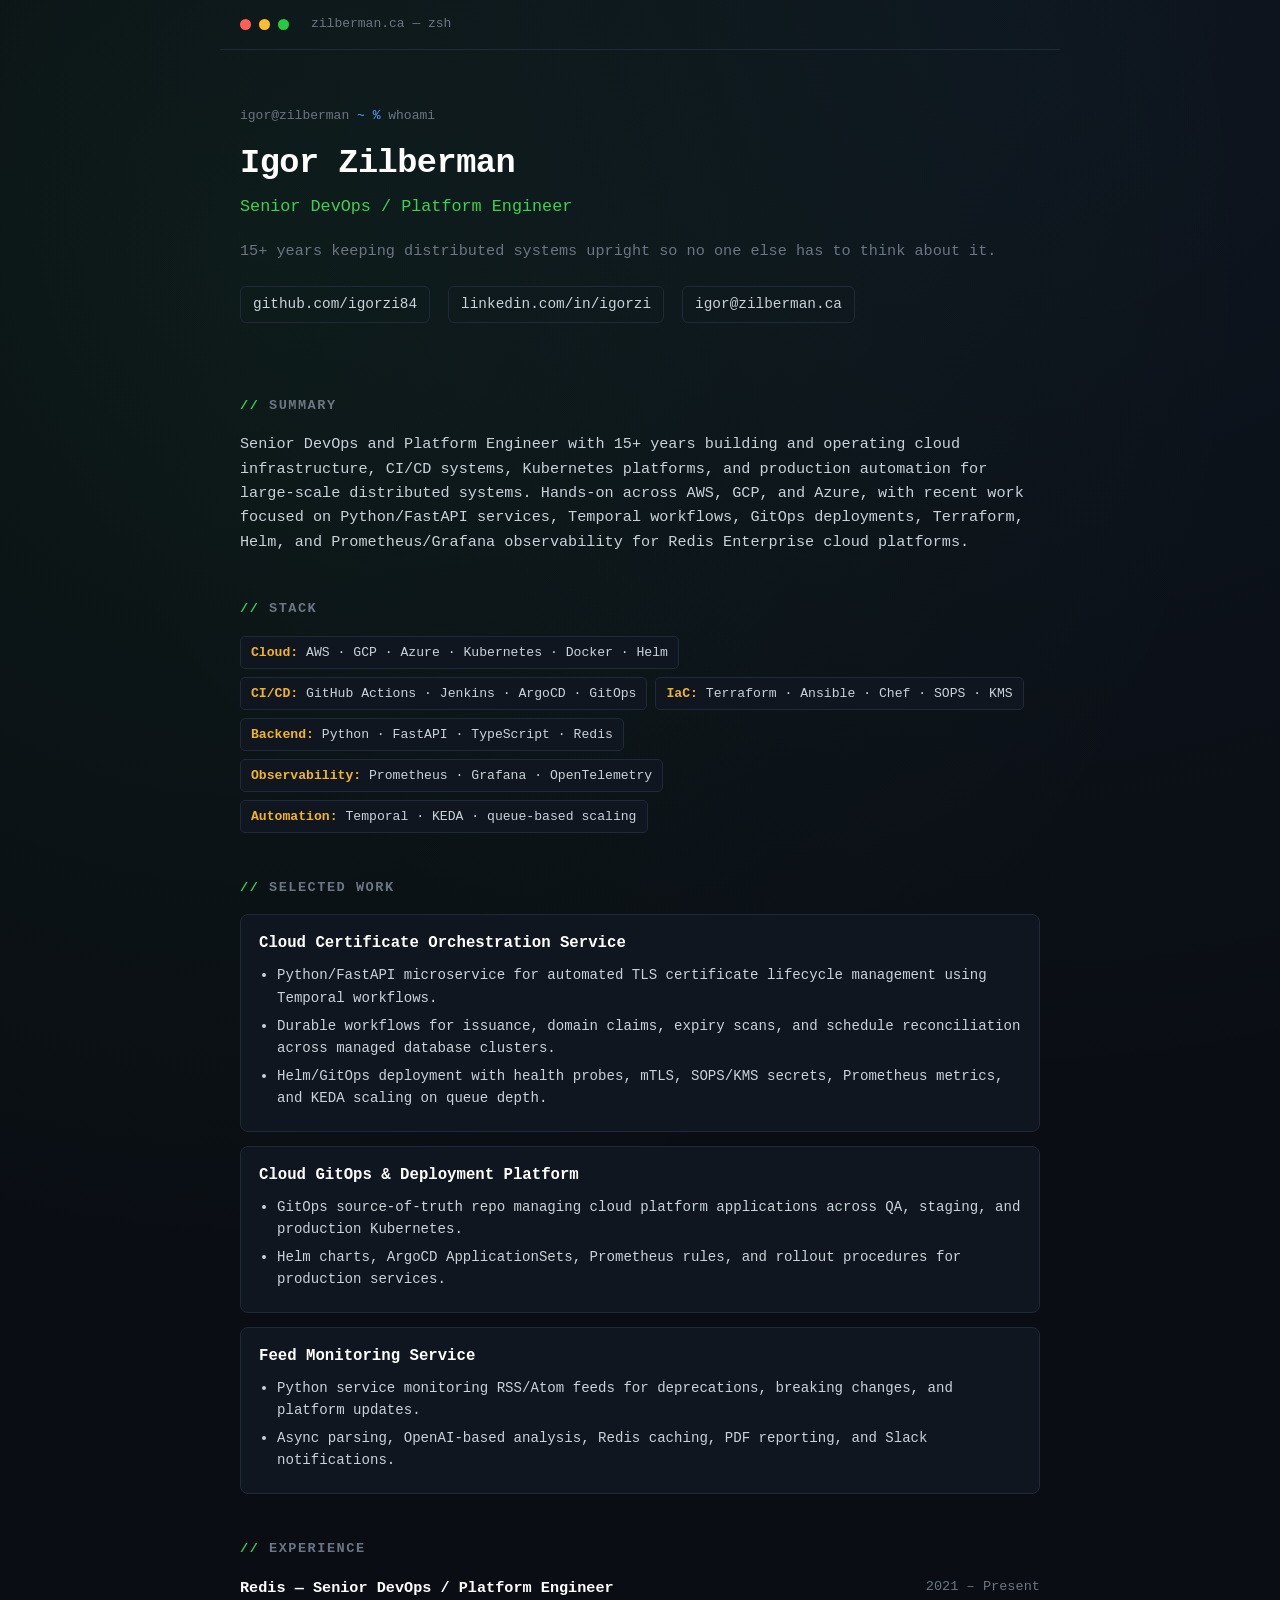
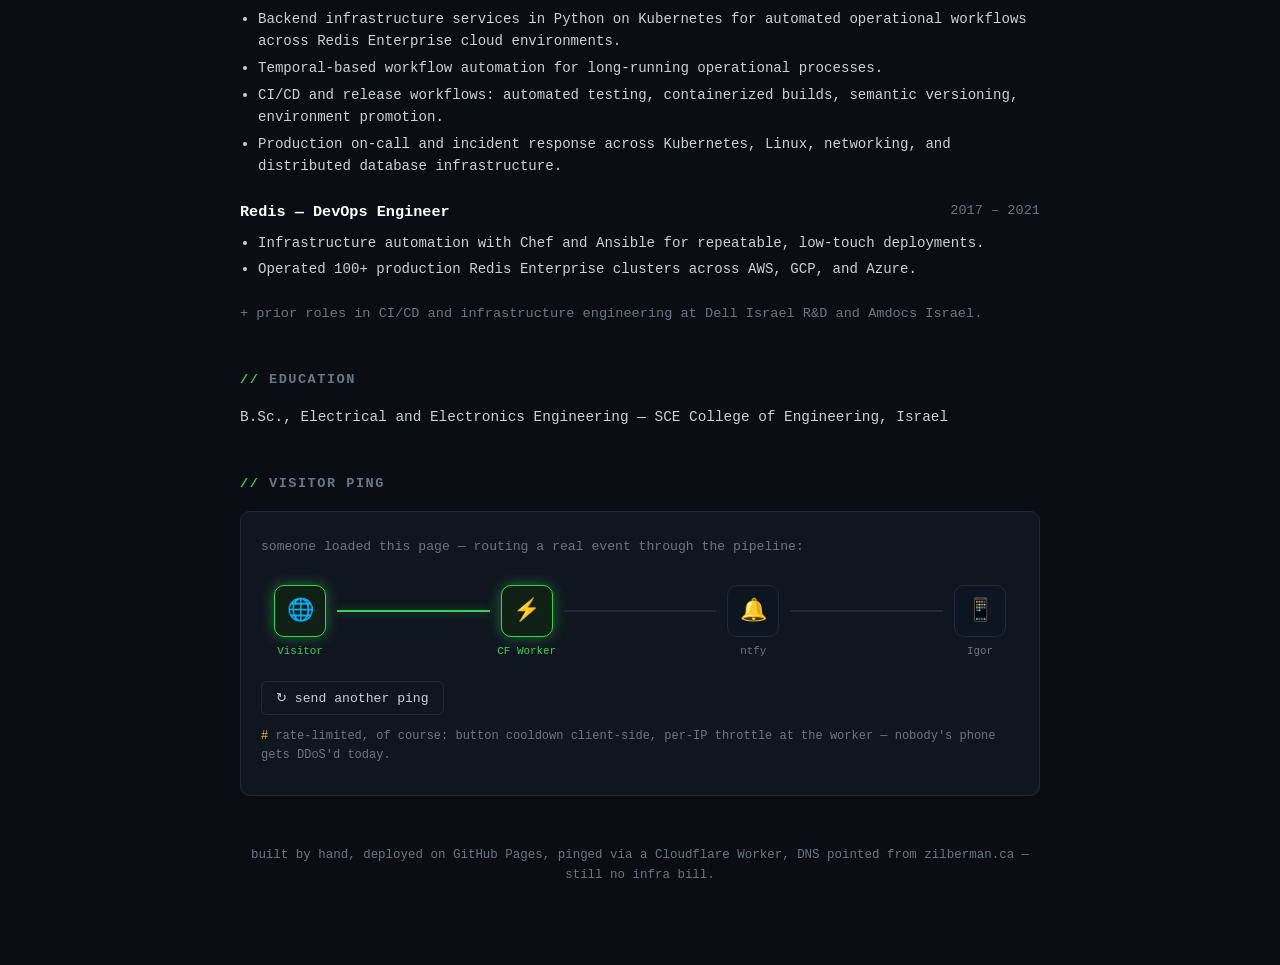
==== index.html @ 30f83067 "update index" ====
<!DOCTYPE html>
<html lang="en">
<head>
<meta charset="UTF-8" />
<meta name="viewport" content="width=device-width, initial-scale=1.0" />
<title>Igor Zilberman — Senior DevOps / Platform Engineer</title>
<meta name="description" content="Igor Zilberman — Senior DevOps / Platform Engineer. Kubernetes, Terraform, AWS/GCP/Azure, CI/CD, GitOps, Temporal, observability." />
<link rel="icon" href="data:,">
<style>
  :root{
    --bg: #0a0e14;
    --bg-panel: #10161f;
    --border: #1f2937;
    --text: #c9d1d9;
    --text-dim: #6b7583;
    --green: #39d353;
    --amber: #f0b429;
    --blue: #58a6ff;
    --mono: 'JetBrains Mono', 'SFMono-Regular', ui-monospace, Menlo, Consolas, monospace;
  }
  *{box-sizing:border-box;}
  body{
    margin:0;
    background:var(--bg);
    color:var(--text);
    font-family:var(--mono);
    line-height:1.6;
    background-image:
      radial-gradient(circle at 20% 10%, rgba(57,211,83,0.06), transparent 40%),
      radial-gradient(circle at 80% 0%, rgba(88,166,255,0.05), transparent 40%);
  }
  a{color:var(--green); text-decoration:none;}
  a:hover{text-decoration:underline;}
  .wrap{max-width:840px; margin:0 auto; padding:0 20px 80px;}

  .termbar{
    display:flex; align-items:center; gap:8px;
    padding:14px 20px; border-bottom:1px solid var(--border);
    max-width:840px; margin:0 auto;
  }
  .dot{width:11px;height:11px;border-radius:50%;}
  .dot.r{background:#ff5f56;} .dot.y{background:#ffbd2e;} .dot.g{background:#27c93f;}
  .termbar .path{margin-left:14px; color:var(--text-dim); font-size:13px;}

  header{padding:56px 0 28px;}
  .prompt{color:var(--text-dim); font-size:13px; margin-bottom:10px;}
  .prompt .cmd{color:var(--blue);}
  h1{font-size:2.1rem; margin:0 0 4px; color:#fff; letter-spacing:-0.5px;}
  .title{color:var(--green); font-size:1.05rem; margin-bottom:18px;}
  .tagline{color:var(--text-dim); font-size:0.95rem; margin-bottom:22px;}
  .links{display:flex; gap:18px; font-size:0.9rem; flex-wrap:wrap;}
  .links a{color:var(--text); border:1px solid var(--border); padding:6px 12px; border-radius:6px;}
  .links a:hover{border-color:var(--green); color:var(--green); text-decoration:none;}

  section{margin-top:44px;}
  h2{
    font-size:0.85rem; text-transform:uppercase; letter-spacing:1.5px;
    color:var(--text-dim); margin-bottom:16px;
  }
  h2::before{content:"// "; color:var(--green);}

  p.summary{font-size:0.95rem; color:var(--text);}

  .tags{display:flex; flex-wrap:wrap; gap:8px;}
  .tag{
    background:var(--bg-panel); border:1px solid var(--border);
    color:var(--text); padding:5px 10px; border-radius:5px; font-size:0.82rem;
  }
  .tag b{color:var(--amber); font-weight:600;}

  .cards{display:grid; gap:14px;}
  .card{
    background:var(--bg-panel); border:1px solid var(--border); border-radius:8px;
    padding:16px 18px;
  }
  .card h3{margin:0 0 8px; font-size:0.98rem; color:#fff;}
  .card ul{margin:0; padding-left:18px; color:var(--text); font-size:0.88rem;}
  .card li{margin-bottom:5px;}

  .timeline .role{margin-bottom:22px;}
  .role .rh{display:flex; justify-content:space-between; flex-wrap:wrap; gap:6px;}
  .role .company{color:#fff; font-weight:600; font-size:0.95rem;}
  .role .years{color:var(--text-dim); font-size:0.85rem;}
  .role ul{margin:8px 0 0; padding-left:18px; font-size:0.88rem; color:var(--text);}
  .role li{margin-bottom:4px;}
  .prior{color:var(--text-dim); font-size:0.85rem; margin-top:4px;}

  .edu{font-size:0.9rem; color:var(--text);}

  /* --- Notification demo --- */
  .demo{
    background:var(--bg-panel); border:1px solid var(--border); border-radius:10px;
    padding:24px 20px 30px;
  }
  .demo .hint{color:var(--text-dim); font-size:0.82rem; margin-bottom:18px;}

  .flow{
    display:flex; align-items:center; justify-content:space-between;
    gap:0; overflow-x:auto; padding:10px 0 20px;
  }
  .node{
    display:flex; flex-direction:column; align-items:center; gap:6px;
    min-width:78px; flex:0 0 auto;
  }
  .node .box{
    width:52px; height:52px; border-radius:10px;
    background:#0d1520; border:1.5px solid var(--border);
    display:flex; align-items:center; justify-content:center; font-size:22px;
    transition:all .25s ease;
  }
  .node .lbl{font-size:0.68rem; color:var(--text-dim); text-align:center; transition:color .25s ease;}
  .node.active .box{border-color:var(--green); box-shadow:0 0 14px rgba(57,211,83,0.45); background:#0f2015;}
  .node.active .lbl{color:var(--green);}

  .edge{
    flex:1 1 auto; height:2px; background:var(--border); position:relative; min-width:20px;
    margin:0 -2px; align-self:center; margin-top:-24px;
  }
  .edge.active{background:var(--green); box-shadow:0 0 8px rgba(57,211,83,0.5);}

  .replay{
    background:transparent; border:1px solid var(--border); color:var(--text);
    font-family:var(--mono); font-size:0.82rem; padding:8px 14px; border-radius:6px; cursor:pointer;
  }
  .replay:hover{border-color:var(--green); color:var(--green);}
  .replay:disabled{opacity:0.45; cursor:not-allowed;}
  .replay:disabled:hover{border-color:var(--border); color:var(--text);}
  .ratenote{color:var(--text-dim); font-size:0.75rem; margin-top:12px;}
  .ratenote::before{content:"# "; color:var(--amber);}

  .toast{
    position:fixed; bottom:24px; right:24px; max-width:340px;
    background:#0f2015; border:1px solid var(--green); border-radius:8px;
    padding:14px 16px; font-size:0.85rem; color:var(--text);
    box-shadow:0 8px 24px rgba(0,0,0,0.4);
    transform:translateY(20px); opacity:0; transition:all .35s ease; pointer-events:none;
  }
  .toast.show{transform:translateY(0); opacity:1;}
  .toast .h{color:var(--green); font-weight:600; margin-bottom:4px; font-size:0.8rem;}

  footer{color:var(--text-dim); font-size:0.78rem; margin-top:50px; text-align:center;}

  @media (max-width:600px){
    .flow{padding-bottom:14px;}
    .node{min-width:58px;}
    .node .box{width:42px;height:42px;font-size:18px;}
  }
</style>
</head>
<body>

<div class="termbar">
  <span class="dot r"></span><span class="dot y"></span><span class="dot g"></span>
  <span class="path">zilberman.ca — zsh</span>
</div>

<div class="wrap">

  <header>
    <div class="prompt">igor@zilberman <span class="cmd">~ %</span> whoami</div>
    <h1>Igor Zilberman</h1>
    <div class="title">Senior DevOps / Platform Engineer</div>
    <div class="tagline">15+ years keeping distributed systems upright so no one else has to think about it.</div>
    <div class="links">
      <a href="https://github.com/igorzi84" target="_blank" rel="noopener">github.com/igorzi84</a>
      <a href="https://linkedin.com/in/igorzi" target="_blank" rel="noopener">linkedin.com/in/igorzi</a>
      <a href="mailto:igor@zilberman.ca">igor@zilberman.ca</a>
    </div>
  </header>

  <section>
    <h2>summary</h2>
    <p class="summary">
      Senior DevOps and Platform Engineer with 15+ years building and operating cloud infrastructure,
      CI/CD systems, Kubernetes platforms, and production automation for large-scale distributed systems.
      Hands-on across AWS, GCP, and Azure, with recent work focused on Python/FastAPI services, Temporal
      workflows, GitOps deployments, Terraform, Helm, and Prometheus/Grafana observability for Redis
      Enterprise cloud platforms.
    </p>
  </section>

  <section>
    <h2>stack</h2>
    <div class="tags">
      <span class="tag"><b>Cloud:</b> AWS · GCP · Azure · Kubernetes · Docker · Helm</span>
      <span class="tag"><b>CI/CD:</b> GitHub Actions · Jenkins · ArgoCD · GitOps</span>
      <span class="tag"><b>IaC:</b> Terraform · Ansible · Chef · SOPS · KMS</span>
      <span class="tag"><b>Backend:</b> Python · FastAPI · TypeScript · Redis</span>
      <span class="tag"><b>Observability:</b> Prometheus · Grafana · OpenTelemetry</span>
      <span class="tag"><b>Automation:</b> Temporal · KEDA · queue-based scaling</span>
    </div>
  </section>

  <section>
    <h2>selected work</h2>
    <div class="cards">
      <div class="card">
        <h3>Cloud Certificate Orchestration Service</h3>
        <ul>
          <li>Python/FastAPI microservice for automated TLS certificate lifecycle management using Temporal workflows.</li>
          <li>Durable workflows for issuance, domain claims, expiry scans, and schedule reconciliation across managed database clusters.</li>
          <li>Helm/GitOps deployment with health probes, mTLS, SOPS/KMS secrets, Prometheus metrics, and KEDA scaling on queue depth.</li>
        </ul>
      </div>
      <div class="card">
        <h3>Cloud GitOps &amp; Deployment Platform</h3>
        <ul>
          <li>GitOps source-of-truth repo managing cloud platform applications across QA, staging, and production Kubernetes.</li>
          <li>Helm charts, ArgoCD ApplicationSets, Prometheus rules, and rollout procedures for production services.</li>
        </ul>
      </div>
      <div class="card">
        <h3>Feed Monitoring Service</h3>
        <ul>
          <li>Python service monitoring RSS/Atom feeds for deprecations, breaking changes, and platform updates.</li>
          <li>Async parsing, OpenAI-based analysis, Redis caching, PDF reporting, and Slack notifications.</li>
        </ul>
      </div>
    </div>
  </section>

  <section class="timeline">
    <h2>experience</h2>
    <div class="role">
      <div class="rh"><span class="company">Redis — Senior DevOps / Platform Engineer</span><span class="years">2021 – Present</span></div>
      <ul>
        <li>Backend infrastructure services in Python on Kubernetes for automated operational workflows across Redis Enterprise cloud environments.</li>
        <li>Temporal-based workflow automation for long-running operational processes.</li>
        <li>CI/CD and release workflows: automated testing, containerized builds, semantic versioning, environment promotion.</li>
        <li>Production on-call and incident response across Kubernetes, Linux, networking, and distributed database infrastructure.</li>
      </ul>
    </div>
    <div class="role">
      <div class="rh"><span class="company">Redis — DevOps Engineer</span><span class="years">2017 – 2021</span></div>
      <ul>
        <li>Infrastructure automation with Chef and Ansible for repeatable, low-touch deployments.</li>
        <li>Operated 100+ production Redis Enterprise clusters across AWS, GCP, and Azure.</li>
      </ul>
    </div>
    <div class="prior">+ prior roles in CI/CD and infrastructure engineering at Dell Israel R&amp;D and Amdocs Israel.</div>
  </section>

  <section>
    <h2>education</h2>
    <div class="edu">B.Sc., Electrical and Electronics Engineering — SCE College of Engineering, Israel</div>
  </section>

  <section>
    <h2>visitor ping</h2>
    <div class="demo">
      <div class="hint">someone loaded this page — routing a real event through the pipeline:</div>

      <div class="flow" id="flow">
        <div class="node" id="n0"><div class="box">🌐</div><div class="lbl">Visitor</div></div>
        <div class="edge" id="e0"></div>
        <div class="node" id="n1"><div class="box">⚡</div><div class="lbl">CF Worker</div></div>
        <div class="edge" id="e1"></div>
        <div class="node" id="n2"><div class="box">🔔</div><div class="lbl">ntfy</div></div>
        <div class="edge" id="e2"></div>
        <div class="node" id="n3"><div class="box">📱</div><div class="lbl">Igor</div></div>
      </div>

      <button class="replay" id="replay">↻ send another ping</button>
      <div class="ratenote">rate-limited, of course: button cooldown client-side, per-IP throttle at the worker — nobody's phone gets DDoS'd today.</div>
    </div>
  </section>

  <footer>
    built by hand, deployed on GitHub Pages, pinged via a Cloudflare Worker, DNS pointed from zilberman.ca — still no infra bill.
  </footer>

</div>

<div class="toast" id="toast">
  <div class="h">📬 notification sent</div>
  <div>Thanks for visiting — a notification just went out to Igor. He's going to be stoked someone actually visited his page.</div>
</div>

<script>
(function(){
  // Points at a Cloudflare Worker (see SETUP.md) that holds the ntfy topic as a
  // server-side secret, rate-limits by IP, and enriches the push with rough
  // visitor geo/device info. Nothing secret lives in this file anymore.
  var PING_ENDPOINT = 'https://zilberman-ping.igorzi84.workers.dev/ping';

  var nodeIds = ['n0','n1','n2','n3'];
  var edgeIds = ['e0','e1','e2'];
  var toast = document.getElementById('toast');
  var running = false;

  function sendRealPing(){
    // one real push per browser session, so refreshing doesn't spam the phone
    try{
      if(sessionStorage.getItem('zc_pinged')) return;
      sessionStorage.setItem('zc_pinged', '1');
    }catch(e){ /* storage blocked, still try to send once */ }
    fetch(PING_ENDPOINT, { method: 'POST' })
      .catch(function(){ /* offline, blocked, or endpoint not deployed yet — fail silently */ });
  }

  function resetFlow(){
    nodeIds.forEach(function(id){ document.getElementById(id).classList.remove('active'); });
    edgeIds.forEach(function(id){ document.getElementById(id).classList.remove('active'); });
    toast.classList.remove('show');
  }

  function runFlow(sendReal){
    if(running) return;
    running = true;
    resetFlow();
    var step = 0;
    var sequence = [];
    nodeIds.forEach(function(nid, i){
      sequence.push(nid);
      if(edgeIds[i]) sequence.push(edgeIds[i]);
    });

    function tick(){
      if(step >= sequence.length){
        toast.classList.add('show');
        if(sendReal) sendRealPing();
        setTimeout(function(){ toast.classList.remove('show'); }, 10000);
        running = false;
        return;
      }
      document.getElementById(sequence[step]).classList.add('active');
      step++;
      setTimeout(tick, 450);
    }
    tick();
  }

  // real trigger: fires once per page load, sends the actual ntfy push
  window.addEventListener('load', function(){
    setTimeout(function(){ runFlow(true); }, 900);
  });
  // replay button: just re-plays the animation, does not send another real push.
  // rate-limited to one replay per cooldown window so it can't be spammed.
  var replayBtn = document.getElementById('replay');
  var REPLAY_COOLDOWN_S = 10;

  replayBtn.addEventListener('click', function(){
    if(running || replayBtn.disabled) return;
    runFlow(false);
    var remaining = REPLAY_COOLDOWN_S;
    replayBtn.disabled = true;
    replayBtn.textContent = '⏳ wait ' + remaining + 's';
    var timer = setInterval(function(){
      remaining--;
      if(remaining <= 0){
        clearInterval(timer);
        replayBtn.disabled = false;
        replayBtn.textContent = '↻ send another ping';
        return;
      }
      replayBtn.textContent = '⏳ wait ' + remaining + 's';
    }, 1000);
  });
})();
</script>

</body>
</html>
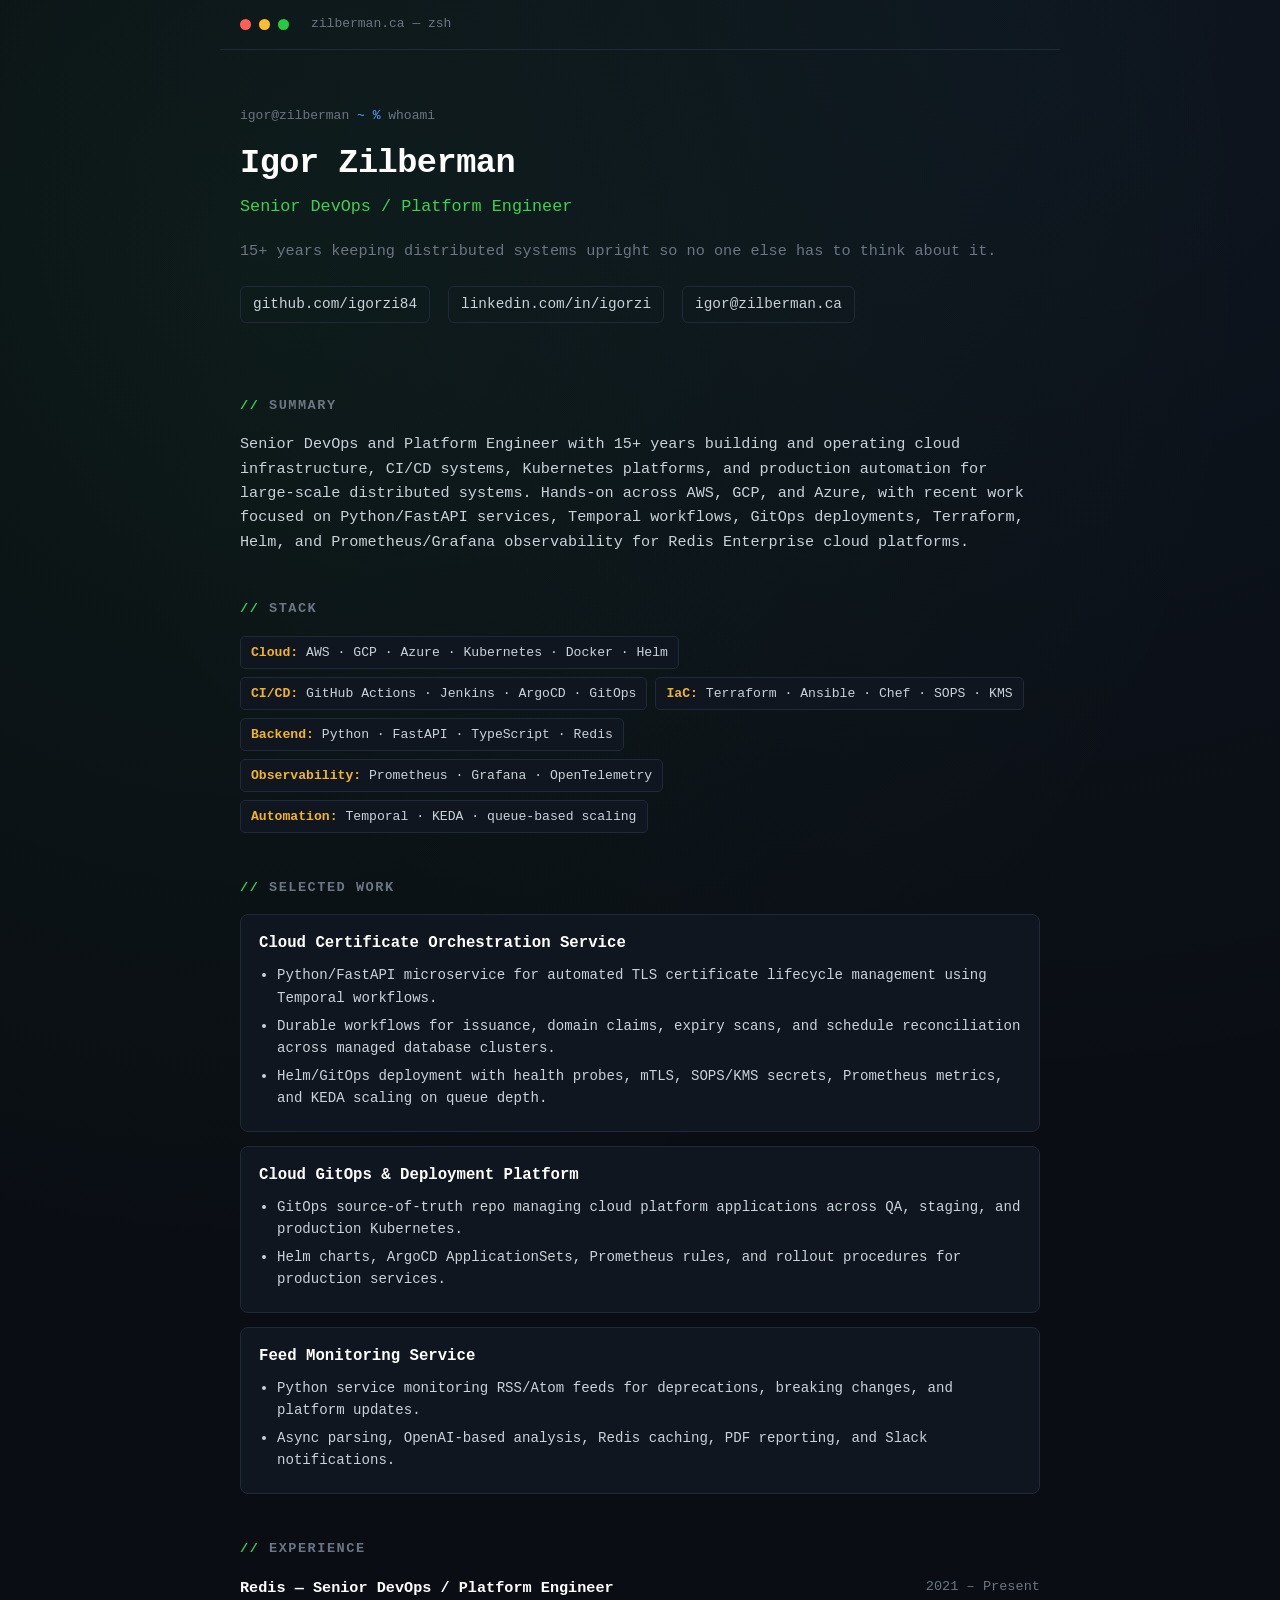
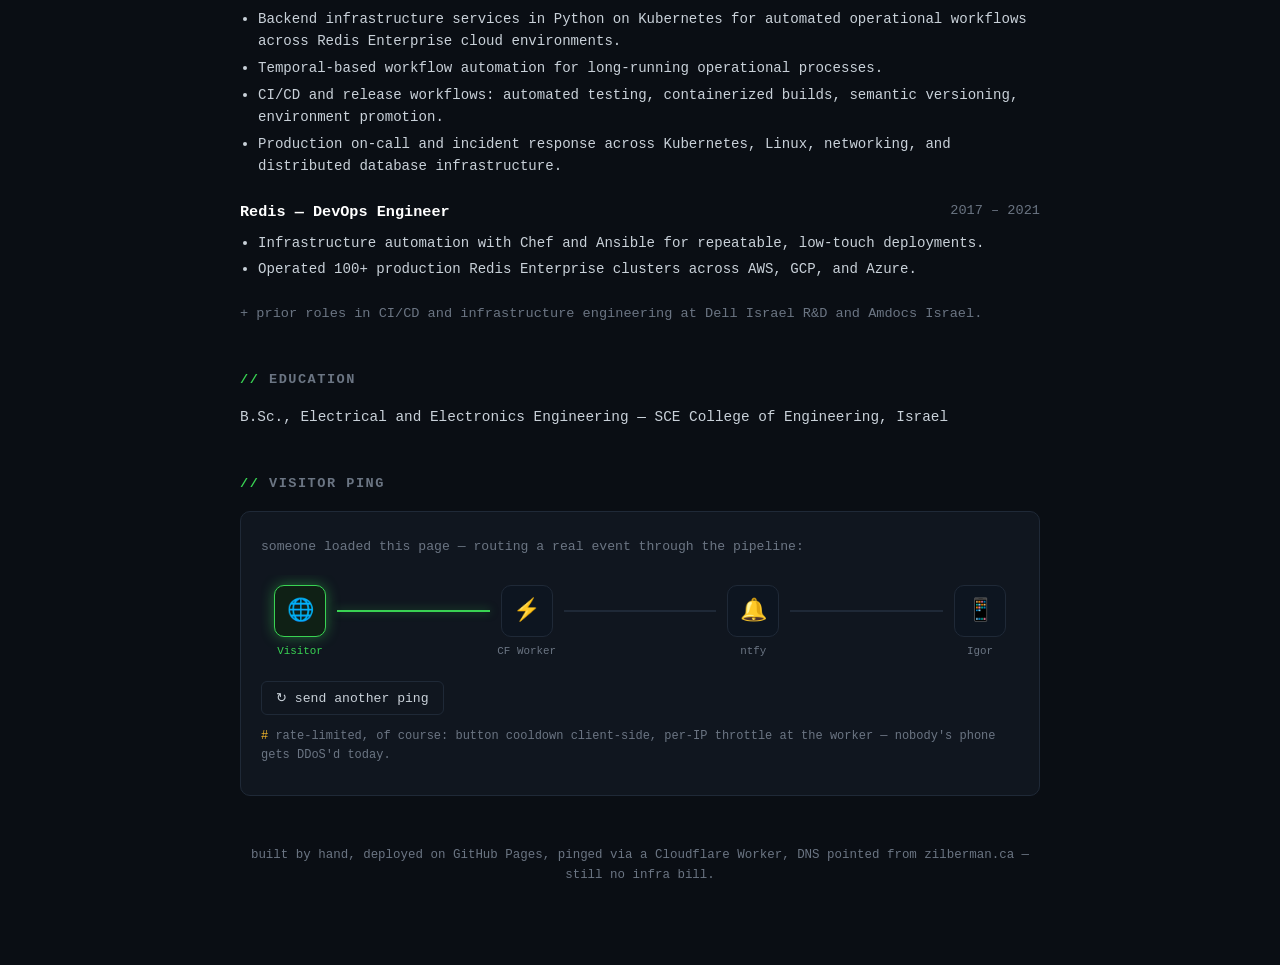
==== commit 16edfc7b: "Add favicon" ====
--- a/index.html
+++ b/index.html
@@ -5,7 +5,9 @@
 <meta name="viewport" content="width=device-width, initial-scale=1.0" />
 <title>Igor Zilberman — Senior DevOps / Platform Engineer</title>
 <meta name="description" content="Igor Zilberman — Senior DevOps / Platform Engineer. Kubernetes, Terraform, AWS/GCP/Azure, CI/CD, GitOps, Temporal, observability." />
-<link rel="icon" href="data:,">
+<link rel="icon" href="/favicon.ico" sizes="48x48">
+<link rel="icon" href="/favicon.svg" type="image/svg+xml">
+<link rel="apple-touch-icon" href="/apple-touch-icon.png">
 <style>
   :root{
     --bg: #0a0e14;
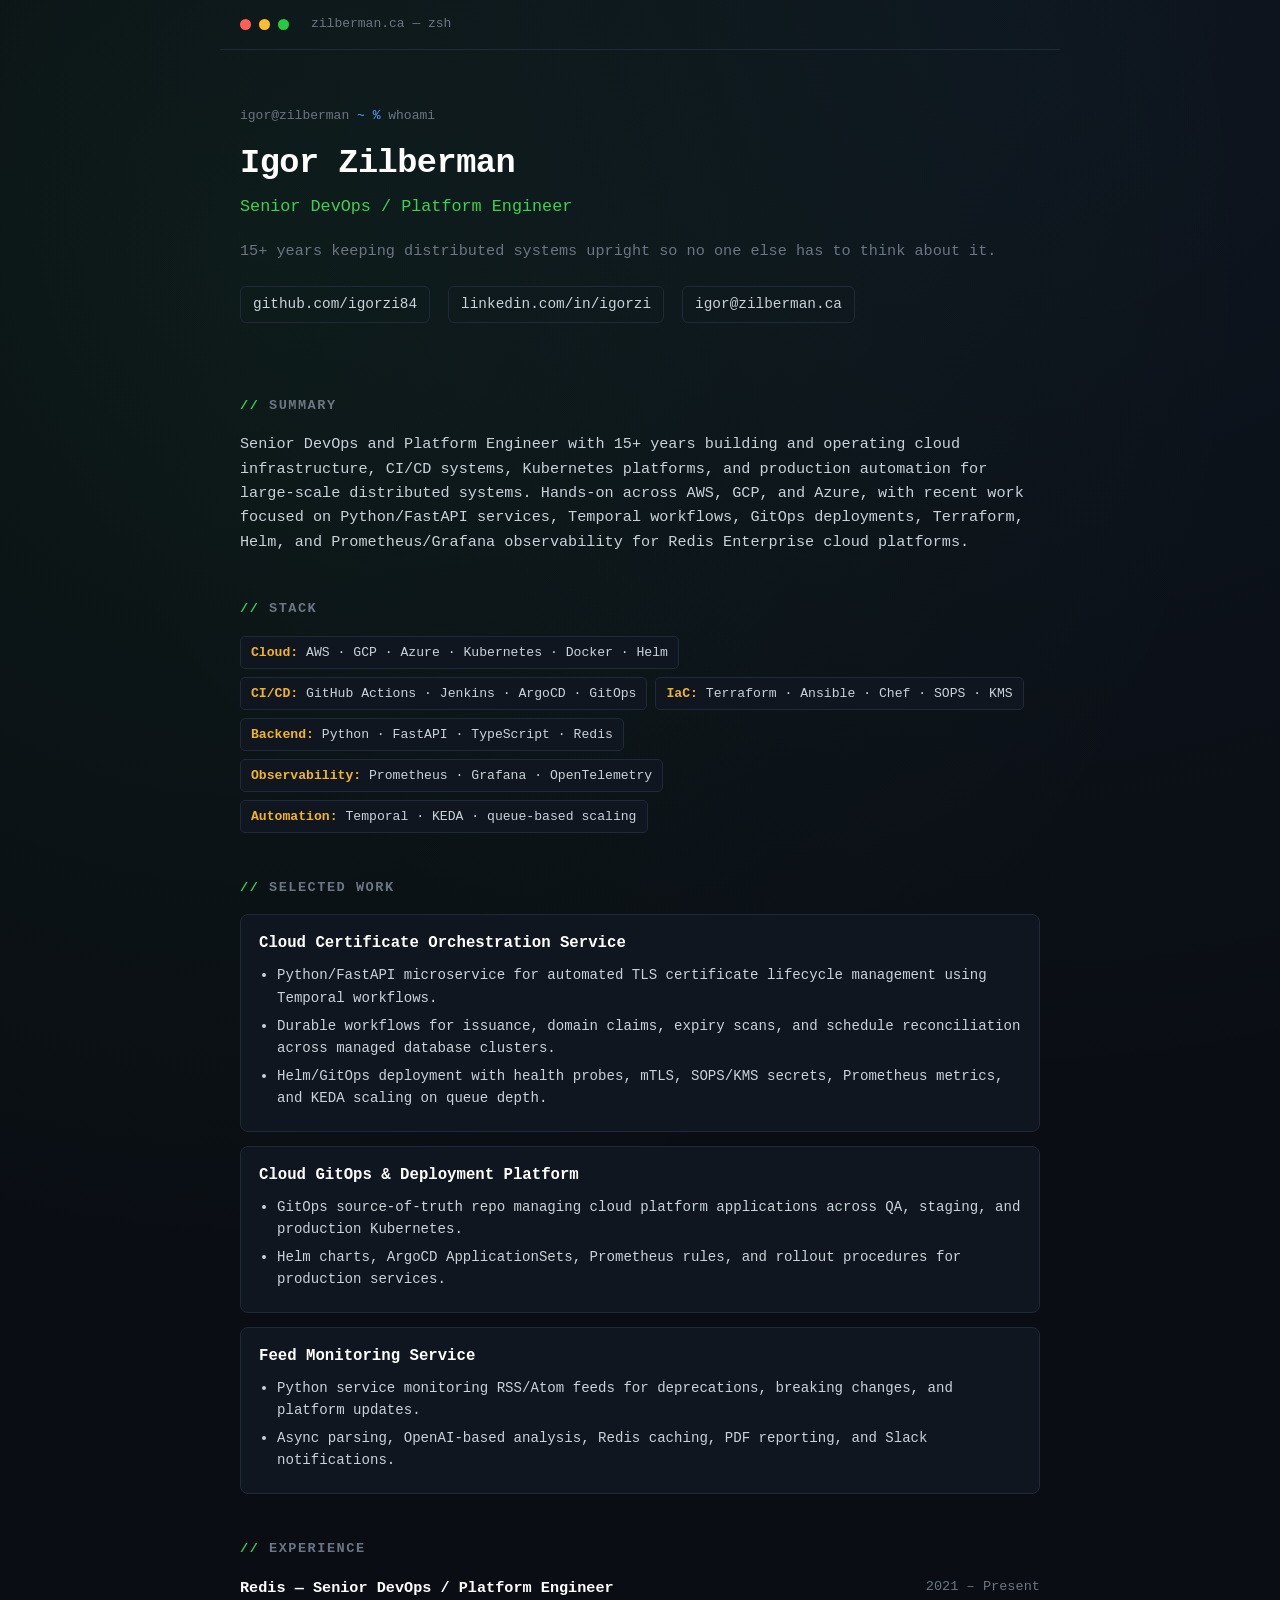
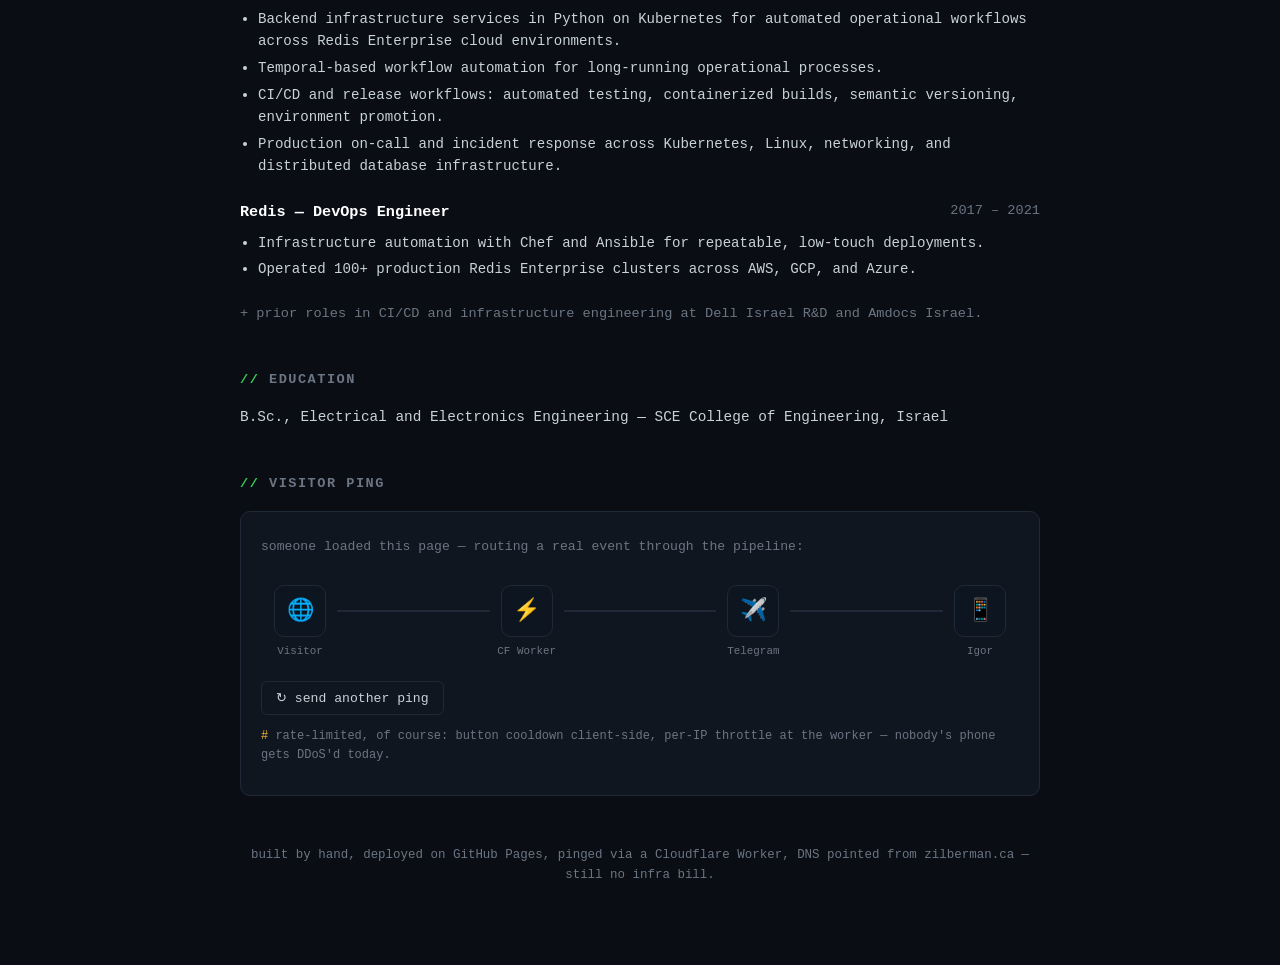
==== commit 3cf9fcc6: "Small improvements" ====
--- a/index.html
+++ b/index.html
@@ -5,158 +5,49 @@
 <meta name="viewport" content="width=device-width, initial-scale=1.0" />
 <title>Igor Zilberman — Senior DevOps / Platform Engineer</title>
 <meta name="description" content="Igor Zilberman — Senior DevOps / Platform Engineer. Kubernetes, Terraform, AWS/GCP/Azure, CI/CD, GitOps, Temporal, observability." />
-<link rel="icon" href="/favicon.ico" sizes="48x48">
-<link rel="icon" href="/favicon.svg" type="image/svg+xml">
-<link rel="apple-touch-icon" href="/apple-touch-icon.png">
-<style>
-  :root{
-    --bg: #0a0e14;
-    --bg-panel: #10161f;
-    --border: #1f2937;
-    --text: #c9d1d9;
-    --text-dim: #6b7583;
-    --green: #39d353;
-    --amber: #f0b429;
-    --blue: #58a6ff;
-    --mono: 'JetBrains Mono', 'SFMono-Regular', ui-monospace, Menlo, Consolas, monospace;
-  }
-  *{box-sizing:border-box;}
-  body{
-    margin:0;
-    background:var(--bg);
-    color:var(--text);
-    font-family:var(--mono);
-    line-height:1.6;
-    background-image:
-      radial-gradient(circle at 20% 10%, rgba(57,211,83,0.06), transparent 40%),
-      radial-gradient(circle at 80% 0%, rgba(88,166,255,0.05), transparent 40%);
-  }
-  a{color:var(--green); text-decoration:none;}
-  a:hover{text-decoration:underline;}
-  .wrap{max-width:840px; margin:0 auto; padding:0 20px 80px;}
-
-  .termbar{
-    display:flex; align-items:center; gap:8px;
-    padding:14px 20px; border-bottom:1px solid var(--border);
-    max-width:840px; margin:0 auto;
-  }
-  .dot{width:11px;height:11px;border-radius:50%;}
-  .dot.r{background:#ff5f56;} .dot.y{background:#ffbd2e;} .dot.g{background:#27c93f;}
-  .termbar .path{margin-left:14px; color:var(--text-dim); font-size:13px;}
-
-  header{padding:56px 0 28px;}
-  .prompt{color:var(--text-dim); font-size:13px; margin-bottom:10px;}
-  .prompt .cmd{color:var(--blue);}
-  h1{font-size:2.1rem; margin:0 0 4px; color:#fff; letter-spacing:-0.5px;}
-  .title{color:var(--green); font-size:1.05rem; margin-bottom:18px;}
-  .tagline{color:var(--text-dim); font-size:0.95rem; margin-bottom:22px;}
-  .links{display:flex; gap:18px; font-size:0.9rem; flex-wrap:wrap;}
-  .links a{color:var(--text); border:1px solid var(--border); padding:6px 12px; border-radius:6px;}
-  .links a:hover{border-color:var(--green); color:var(--green); text-decoration:none;}
-
-  section{margin-top:44px;}
-  h2{
-    font-size:0.85rem; text-transform:uppercase; letter-spacing:1.5px;
-    color:var(--text-dim); margin-bottom:16px;
-  }
-  h2::before{content:"// "; color:var(--green);}
-
-  p.summary{font-size:0.95rem; color:var(--text);}
-
-  .tags{display:flex; flex-wrap:wrap; gap:8px;}
-  .tag{
-    background:var(--bg-panel); border:1px solid var(--border);
-    color:var(--text); padding:5px 10px; border-radius:5px; font-size:0.82rem;
-  }
-  .tag b{color:var(--amber); font-weight:600;}
-
-  .cards{display:grid; gap:14px;}
-  .card{
-    background:var(--bg-panel); border:1px solid var(--border); border-radius:8px;
-    padding:16px 18px;
-  }
-  .card h3{margin:0 0 8px; font-size:0.98rem; color:#fff;}
-  .card ul{margin:0; padding-left:18px; color:var(--text); font-size:0.88rem;}
-  .card li{margin-bottom:5px;}
-
-  .timeline .role{margin-bottom:22px;}
-  .role .rh{display:flex; justify-content:space-between; flex-wrap:wrap; gap:6px;}
-  .role .company{color:#fff; font-weight:600; font-size:0.95rem;}
-  .role .years{color:var(--text-dim); font-size:0.85rem;}
-  .role ul{margin:8px 0 0; padding-left:18px; font-size:0.88rem; color:var(--text);}
-  .role li{margin-bottom:4px;}
-  .prior{color:var(--text-dim); font-size:0.85rem; margin-top:4px;}
-
-  .edu{font-size:0.9rem; color:var(--text);}
-
-  /* --- Notification demo --- */
-  .demo{
-    background:var(--bg-panel); border:1px solid var(--border); border-radius:10px;
-    padding:24px 20px 30px;
-  }
-  .demo .hint{color:var(--text-dim); font-size:0.82rem; margin-bottom:18px;}
-
-  .flow{
-    display:flex; align-items:center; justify-content:space-between;
-    gap:0; overflow-x:auto; padding:10px 0 20px;
-  }
-  .node{
-    display:flex; flex-direction:column; align-items:center; gap:6px;
-    min-width:78px; flex:0 0 auto;
-  }
-  .node .box{
-    width:52px; height:52px; border-radius:10px;
-    background:#0d1520; border:1.5px solid var(--border);
-    display:flex; align-items:center; justify-content:center; font-size:22px;
-    transition:all .25s ease;
-  }
-  .node .lbl{font-size:0.68rem; color:var(--text-dim); text-align:center; transition:color .25s ease;}
-  .node.active .box{border-color:var(--green); box-shadow:0 0 14px rgba(57,211,83,0.45); background:#0f2015;}
-  .node.active .lbl{color:var(--green);}
-
-  .edge{
-    flex:1 1 auto; height:2px; background:var(--border); position:relative; min-width:20px;
-    margin:0 -2px; align-self:center; margin-top:-24px;
-  }
-  .edge.active{background:var(--green); box-shadow:0 0 8px rgba(57,211,83,0.5);}
-
-  .replay{
-    background:transparent; border:1px solid var(--border); color:var(--text);
-    font-family:var(--mono); font-size:0.82rem; padding:8px 14px; border-radius:6px; cursor:pointer;
-  }
-  .replay:hover{border-color:var(--green); color:var(--green);}
-  .replay:disabled{opacity:0.45; cursor:not-allowed;}
-  .replay:disabled:hover{border-color:var(--border); color:var(--text);}
-  .ratenote{color:var(--text-dim); font-size:0.75rem; margin-top:12px;}
-  .ratenote::before{content:"# "; color:var(--amber);}
-
-  .toast{
-    position:fixed; bottom:24px; right:24px; max-width:340px;
-    background:#0f2015; border:1px solid var(--green); border-radius:8px;
-    padding:14px 16px; font-size:0.85rem; color:var(--text);
-    box-shadow:0 8px 24px rgba(0,0,0,0.4);
-    transform:translateY(20px); opacity:0; transition:all .35s ease; pointer-events:none;
-  }
-  .toast.show{transform:translateY(0); opacity:1;}
-  .toast .h{color:var(--green); font-weight:600; margin-bottom:4px; font-size:0.8rem;}
-
-  footer{color:var(--text-dim); font-size:0.78rem; margin-top:50px; text-align:center;}
-
-  @media (max-width:600px){
-    .flow{padding-bottom:14px;}
-    .node{min-width:58px;}
-    .node .box{width:42px;height:42px;font-size:18px;}
-  }
-</style>
+<meta name="referrer" content="strict-origin-when-cross-origin" />
+<meta http-equiv="Content-Security-Policy" content="default-src 'self'; script-src 'self' https://static.cloudflareinsights.com; connect-src 'self' https://zilberman-ping.igorzi84.workers.dev https://cloudflareinsights.com; style-src 'self'; img-src 'self' data:; font-src 'self'; base-uri 'self'; form-action 'none'; frame-ancestors 'self'" />
+<link rel="canonical" href="https://zilberman.ca/" />
+<meta property="og:type" content="website" />
+<meta property="og:url" content="https://zilberman.ca/" />
+<meta property="og:title" content="Igor Zilberman — Senior DevOps / Platform Engineer" />
+<meta property="og:description" content="Senior DevOps and Platform Engineer with 15+ years building cloud infrastructure, Kubernetes platforms, CI/CD, GitOps, and observability." />
+<meta property="og:image" content="https://zilberman.ca/og-image-v2.png" />
+<meta property="og:image:width" content="1200" />
+<meta property="og:image:height" content="630" />
+<meta property="og:site_name" content="zilberman.ca" />
+<meta name="twitter:card" content="summary_large_image" />
+<meta name="twitter:title" content="Igor Zilberman — Senior DevOps / Platform Engineer" />
+<meta name="twitter:description" content="Senior DevOps and Platform Engineer with 15+ years building cloud infrastructure, Kubernetes platforms, CI/CD, GitOps, and observability." />
+<meta name="twitter:image" content="https://zilberman.ca/og-image-v2.png" />
+<link rel="icon" href="/favicon.svg" type="image/svg+xml" />
+<link rel="stylesheet" href="/styles.css" />
+<script type="application/ld+json">
+{
+  "@context": "https://schema.org",
+  "@type": "Person",
+  "name": "Igor Zilberman",
+  "url": "https://zilberman.ca/",
+  "jobTitle": "Senior DevOps / Platform Engineer",
+  "email": "igor@zilberman.ca",
+  "description": "Senior DevOps and Platform Engineer with 15+ years building and operating cloud infrastructure, CI/CD systems, Kubernetes platforms, and production automation.",
+  "sameAs": [
+    "https://github.com/igorzi84",
+    "https://linkedin.com/in/igorzi"
+  ]
+}
+</script>
 </head>
 <body>
 
+<a class="skip-link" href="#main">Skip to content</a>
+
 <div class="termbar">
-  <span class="dot r"></span><span class="dot y"></span><span class="dot g"></span>
+  <span class="dot r" aria-hidden="true"></span><span class="dot y" aria-hidden="true"></span><span class="dot g" aria-hidden="true"></span>
   <span class="path">zilberman.ca — zsh</span>
 </div>
 
-<div class="wrap">
+<div class="wrap" id="main">
 
   <header>
     <div class="prompt">igor@zilberman <span class="cmd">~ %</span> whoami</div>
@@ -164,8 +55,8 @@
     <div class="title">Senior DevOps / Platform Engineer</div>
     <div class="tagline">15+ years keeping distributed systems upright so no one else has to think about it.</div>
     <div class="links">
-      <a href="https://github.com/igorzi84" target="_blank" rel="noopener">github.com/igorzi84</a>
-      <a href="https://linkedin.com/in/igorzi" target="_blank" rel="noopener">linkedin.com/in/igorzi</a>
+      <a href="https://github.com/igorzi84" target="_blank" rel="noopener noreferrer">github.com/igorzi84</a>
+      <a href="https://linkedin.com/in/igorzi" target="_blank" rel="noopener noreferrer">linkedin.com/in/igorzi</a>
       <a href="mailto:igor@zilberman.ca">igor@zilberman.ca</a>
     </div>
   </header>
@@ -247,22 +138,22 @@
     <div class="edu">B.Sc., Electrical and Electronics Engineering — SCE College of Engineering, Israel</div>
   </section>
 
-  <section>
-    <h2>visitor ping</h2>
+  <section aria-labelledby="ping-heading">
+    <h2 id="ping-heading">visitor ping</h2>
     <div class="demo">
       <div class="hint">someone loaded this page — routing a real event through the pipeline:</div>
 
-      <div class="flow" id="flow">
-        <div class="node" id="n0"><div class="box">🌐</div><div class="lbl">Visitor</div></div>
-        <div class="edge" id="e0"></div>
-        <div class="node" id="n1"><div class="box">⚡</div><div class="lbl">CF Worker</div></div>
-        <div class="edge" id="e1"></div>
-        <div class="node" id="n2"><div class="box">🔔</div><div class="lbl">ntfy</div></div>
-        <div class="edge" id="e2"></div>
-        <div class="node" id="n3"><div class="box">📱</div><div class="lbl">Igor</div></div>
+      <div class="flow" id="flow" role="img" aria-label="Visitor ping pipeline: browser to Cloudflare Worker to Telegram to Igor">
+        <div class="node" id="n0"><div class="box" aria-hidden="true">🌐</div><div class="lbl">Visitor</div></div>
+        <div class="edge" id="e0" aria-hidden="true"></div>
+        <div class="node" id="n1"><div class="box" aria-hidden="true">⚡</div><div class="lbl">CF Worker</div></div>
+        <div class="edge" id="e1" aria-hidden="true"></div>
+        <div class="node" id="n2"><div class="box" aria-hidden="true">✈️</div><div class="lbl">Telegram</div></div>
+        <div class="edge" id="e2" aria-hidden="true"></div>
+        <div class="node" id="n3"><div class="box" aria-hidden="true">📱</div><div class="lbl">Igor</div></div>
       </div>
 
-      <button class="replay" id="replay">↻ send another ping</button>
+      <button class="replay" id="replay" type="button" aria-label="Replay visitor ping animation">↻ send another ping</button>
       <div class="ratenote">rate-limited, of course: button cooldown client-side, per-IP throttle at the worker — nobody's phone gets DDoS'd today.</div>
     </div>
   </section>
@@ -273,93 +164,12 @@
 
 </div>
 
-<div class="toast" id="toast">
+<div class="toast" id="toast" role="status" aria-live="polite" aria-atomic="true">
   <div class="h">📬 notification sent</div>
   <div>Thanks for visiting — a notification just went out to Igor. He's going to be stoked someone actually visited his page.</div>
 </div>
 
-<script>
-(function(){
-  // Points at a Cloudflare Worker (see SETUP.md) that holds the ntfy topic as a
-  // server-side secret, rate-limits by IP, and enriches the push with rough
-  // visitor geo/device info. Nothing secret lives in this file anymore.
-  var PING_ENDPOINT = 'https://zilberman-ping.igorzi84.workers.dev/ping';
-
-  var nodeIds = ['n0','n1','n2','n3'];
-  var edgeIds = ['e0','e1','e2'];
-  var toast = document.getElementById('toast');
-  var running = false;
-
-  function sendRealPing(){
-    // one real push per browser session, so refreshing doesn't spam the phone
-    try{
-      if(sessionStorage.getItem('zc_pinged')) return;
-      sessionStorage.setItem('zc_pinged', '1');
-    }catch(e){ /* storage blocked, still try to send once */ }
-    fetch(PING_ENDPOINT, { method: 'POST' })
-      .catch(function(){ /* offline, blocked, or endpoint not deployed yet — fail silently */ });
-  }
-
-  function resetFlow(){
-    nodeIds.forEach(function(id){ document.getElementById(id).classList.remove('active'); });
-    edgeIds.forEach(function(id){ document.getElementById(id).classList.remove('active'); });
-    toast.classList.remove('show');
-  }
-
-  function runFlow(sendReal){
-    if(running) return;
-    running = true;
-    resetFlow();
-    var step = 0;
-    var sequence = [];
-    nodeIds.forEach(function(nid, i){
-      sequence.push(nid);
-      if(edgeIds[i]) sequence.push(edgeIds[i]);
-    });
-
-    function tick(){
-      if(step >= sequence.length){
-        toast.classList.add('show');
-        if(sendReal) sendRealPing();
-        setTimeout(function(){ toast.classList.remove('show'); }, 10000);
-        running = false;
-        return;
-      }
-      document.getElementById(sequence[step]).classList.add('active');
-      step++;
-      setTimeout(tick, 450);
-    }
-    tick();
-  }
-
-  // real trigger: fires once per page load, sends the actual ntfy push
-  window.addEventListener('load', function(){
-    setTimeout(function(){ runFlow(true); }, 900);
-  });
-  // replay button: just re-plays the animation, does not send another real push.
-  // rate-limited to one replay per cooldown window so it can't be spammed.
-  var replayBtn = document.getElementById('replay');
-  var REPLAY_COOLDOWN_S = 10;
-
-  replayBtn.addEventListener('click', function(){
-    if(running || replayBtn.disabled) return;
-    runFlow(false);
-    var remaining = REPLAY_COOLDOWN_S;
-    replayBtn.disabled = true;
-    replayBtn.textContent = '⏳ wait ' + remaining + 's';
-    var timer = setInterval(function(){
-      remaining--;
-      if(remaining <= 0){
-        clearInterval(timer);
-        replayBtn.disabled = false;
-        replayBtn.textContent = '↻ send another ping';
-        return;
-      }
-      replayBtn.textContent = '⏳ wait ' + remaining + 's';
-    }, 1000);
-  });
-})();
-</script>
-
+<script src="/main.js" defer></script>
+<script type="module" src="https://static.cloudflareinsights.com/beacon.min.js" data-cf-beacon='{"token": "22148cdc835f415d9ca94c6dd6d400e0"}'></script>
 </body>
 </html>
--- a/styles.css
+++ b/styles.css
@@ -0,0 +1,190 @@
+:root{
+  --bg: #0a0e14;
+  --bg-panel: #10161f;
+  --border: #1f2937;
+  --text: #c9d1d9;
+  --text-dim: #6b7583;
+  --green: #39d353;
+  --amber: #f0b429;
+  --blue: #58a6ff;
+  --mono: 'JetBrains Mono', 'SFMono-Regular', ui-monospace, Menlo, Consolas, monospace;
+}
+*{box-sizing:border-box;}
+body{
+  margin:0;
+  background:var(--bg);
+  color:var(--text);
+  font-family:var(--mono);
+  line-height:1.6;
+  background-image:
+    radial-gradient(circle at 20% 10%, rgba(57,211,83,0.06), transparent 40%),
+    radial-gradient(circle at 80% 0%, rgba(88,166,255,0.05), transparent 40%);
+}
+a{color:var(--green); text-decoration:none;}
+a:hover{text-decoration:underline;}
+.wrap{max-width:840px; margin:0 auto; padding:0 20px 80px;}
+
+.termbar{
+  display:flex; align-items:center; gap:8px;
+  padding:14px 20px; border-bottom:1px solid var(--border);
+  max-width:840px; margin:0 auto;
+}
+.dot{width:11px;height:11px;border-radius:50%;}
+.dot.r{background:#ff5f56;} .dot.y{background:#ffbd2e;} .dot.g{background:#27c93f;}
+.termbar .path{margin-left:14px; color:var(--text-dim); font-size:13px;}
+
+header{padding:56px 0 28px;}
+.prompt{color:var(--text-dim); font-size:13px; margin-bottom:10px;}
+.prompt .cmd{color:var(--blue);}
+h1{font-size:2.1rem; margin:0 0 4px; color:#fff; letter-spacing:-0.5px;}
+.title{color:var(--green); font-size:1.05rem; margin-bottom:18px;}
+.tagline{color:var(--text-dim); font-size:0.95rem; margin-bottom:22px;}
+.links{display:flex; gap:18px; font-size:0.9rem; flex-wrap:wrap;}
+.links a{color:var(--text); border:1px solid var(--border); padding:6px 12px; border-radius:6px;}
+.links a:hover{border-color:var(--green); color:var(--green); text-decoration:none;}
+
+section{margin-top:44px;}
+h2{
+  font-size:0.85rem; text-transform:uppercase; letter-spacing:1.5px;
+  color:var(--text-dim); margin-bottom:16px;
+}
+h2::before{content:"// "; color:var(--green);}
+
+p.summary{font-size:0.95rem; color:var(--text);}
+
+.tags{display:flex; flex-wrap:wrap; gap:8px;}
+.tag{
+  background:var(--bg-panel); border:1px solid var(--border);
+  color:var(--text); padding:5px 10px; border-radius:5px; font-size:0.82rem;
+}
+.tag b{color:var(--amber); font-weight:600;}
+
+.cards{display:grid; gap:14px;}
+.card{
+  background:var(--bg-panel); border:1px solid var(--border); border-radius:8px;
+  padding:16px 18px;
+}
+.card h3{margin:0 0 8px; font-size:0.98rem; color:#fff;}
+.card ul{margin:0; padding-left:18px; color:var(--text); font-size:0.88rem;}
+.card li{margin-bottom:5px;}
+
+.timeline .role{margin-bottom:22px;}
+.role .rh{display:flex; justify-content:space-between; flex-wrap:wrap; gap:6px;}
+.role .company{color:#fff; font-weight:600; font-size:0.95rem;}
+.role .years{color:var(--text-dim); font-size:0.85rem;}
+.role ul{margin:8px 0 0; padding-left:18px; font-size:0.88rem; color:var(--text);}
+.role li{margin-bottom:4px;}
+.prior{color:var(--text-dim); font-size:0.85rem; margin-top:4px;}
+
+.edu{font-size:0.9rem; color:var(--text);}
+
+.demo{
+  background:var(--bg-panel); border:1px solid var(--border); border-radius:10px;
+  padding:24px 20px 30px;
+}
+.demo .hint{color:var(--text-dim); font-size:0.82rem; margin-bottom:18px;}
+
+.flow{
+  display:flex; align-items:center; justify-content:space-between;
+  gap:0; overflow-x:auto; padding:10px 0 20px;
+}
+.node{
+  display:flex; flex-direction:column; align-items:center; gap:6px;
+  min-width:78px; flex:0 0 auto;
+}
+.node .box{
+  width:52px; height:52px; border-radius:10px;
+  background:#0d1520; border:1.5px solid var(--border);
+  display:flex; align-items:center; justify-content:center; font-size:22px;
+  transition:all .25s ease;
+}
+.node .lbl{font-size:0.68rem; color:var(--text-dim); text-align:center; transition:color .25s ease;}
+.node.active .box{border-color:var(--green); box-shadow:0 0 14px rgba(57,211,83,0.45); background:#0f2015;}
+.node.active .lbl{color:var(--green);}
+
+.edge{
+  flex:1 1 auto; height:2px; background:var(--border); position:relative; min-width:20px;
+  margin:0 -2px; align-self:center; margin-top:-24px;
+}
+.edge.active{background:var(--green); box-shadow:0 0 8px rgba(57,211,83,0.5);}
+
+.replay{
+  background:transparent; border:1px solid var(--border); color:var(--text);
+  font-family:var(--mono); font-size:0.82rem; padding:8px 14px; border-radius:6px; cursor:pointer;
+}
+.replay:hover{border-color:var(--green); color:var(--green);}
+.replay:disabled{opacity:0.45; cursor:not-allowed;}
+.replay:disabled:hover{border-color:var(--border); color:var(--text);}
+.ratenote{color:var(--text-dim); font-size:0.75rem; margin-top:12px;}
+.ratenote::before{content:"# "; color:var(--amber);}
+
+.toast{
+  position:fixed; bottom:24px; right:24px; max-width:340px;
+  background:#0f2015; border:1px solid var(--green); border-radius:8px;
+  padding:14px 16px; font-size:0.85rem; color:var(--text);
+  box-shadow:0 8px 24px rgba(0,0,0,0.4);
+  transform:translateY(20px); opacity:0; transition:all .35s ease; pointer-events:none;
+}
+.toast.show{transform:translateY(0); opacity:1;}
+.toast .h{color:var(--green); font-weight:600; margin-bottom:4px; font-size:0.8rem;}
+
+.error-page{
+  min-height:60vh;
+  display:flex;
+  flex-direction:column;
+  justify-content:center;
+  padding:40px 0;
+}
+.error-code{font-size:3rem; color:var(--green); margin:0 0 8px;}
+.error-msg{color:var(--text-dim); margin:0 0 24px; font-size:0.95rem;}
+
+footer{color:var(--text-dim); font-size:0.78rem; margin-top:50px; text-align:center;}
+
+a:focus-visible,
+button:focus-visible{
+  outline:2px solid var(--green);
+  outline-offset:3px;
+}
+
+.skip-link{
+  position:absolute;
+  left:-9999px;
+  top:auto;
+  width:1px;
+  height:1px;
+  overflow:hidden;
+}
+.skip-link:focus{
+  position:fixed;
+  left:16px;
+  top:16px;
+  width:auto;
+  height:auto;
+  overflow:visible;
+  z-index:1000;
+  background:var(--bg-panel);
+  border:1px solid var(--green);
+  color:var(--text);
+  padding:10px 14px;
+  border-radius:6px;
+}
+
+@media (max-width:600px){
+  .flow{padding-bottom:14px;}
+  .node{min-width:58px;}
+  .node .box{width:42px;height:42px;font-size:18px;}
+}
+
+@media (prefers-reduced-motion: reduce){
+  *,
+  *::before,
+  *::after{
+    animation-duration:0.01ms !important;
+    animation-iteration-count:1 !important;
+    transition-duration:0.01ms !important;
+    scroll-behavior:auto !important;
+  }
+  .toast{transition:none;}
+  .node .box,
+  .node .lbl{transition:none;}
+}
